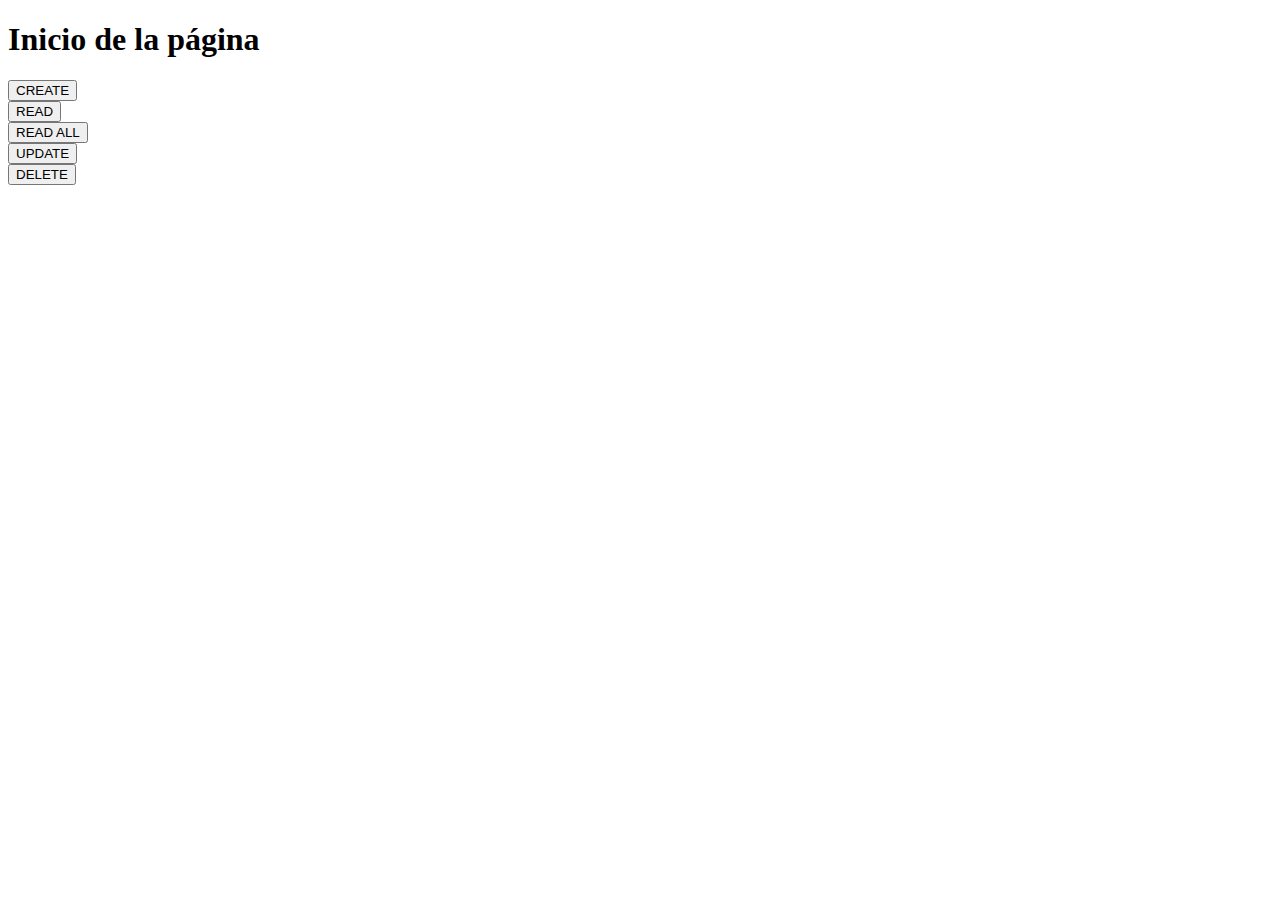
==== index.html @ a000dfc3 "cambios" ====
<!DOCTYPE html>
<html>

<head>
    <title>Nombre de la página</title>
</head>

<body>
    <h1>Inicio de la página</h1>

    <div class="options">

        <div class="create">
            <form action="../Users/create/html/create.html">
                <button type="submit">CREATE</button>
            </form>
        </div>

        <div id="read" class="read">
            <form action="../Users/read/html/read.html">
                <button type="submit">READ</button>
            </form>
        </div>

        <div id="read_all" class="read_all">
            <form action="../Users/read_all/html/read_all.html">
                <button type="submit">READ ALL</button>
            </form>
        </div>

        <div id="update" class="update">
            <form action="../Users/update/html/update.html">
                <button type="submit">UPDATE</button>
            </form>
        </div>

        <div id="delete" class="delete">
            <form action="../Users/delete/html/delete.html">
                <button type="submit">DELETE</button>
            </form>
        </div>
    </div>



</body>

</html>
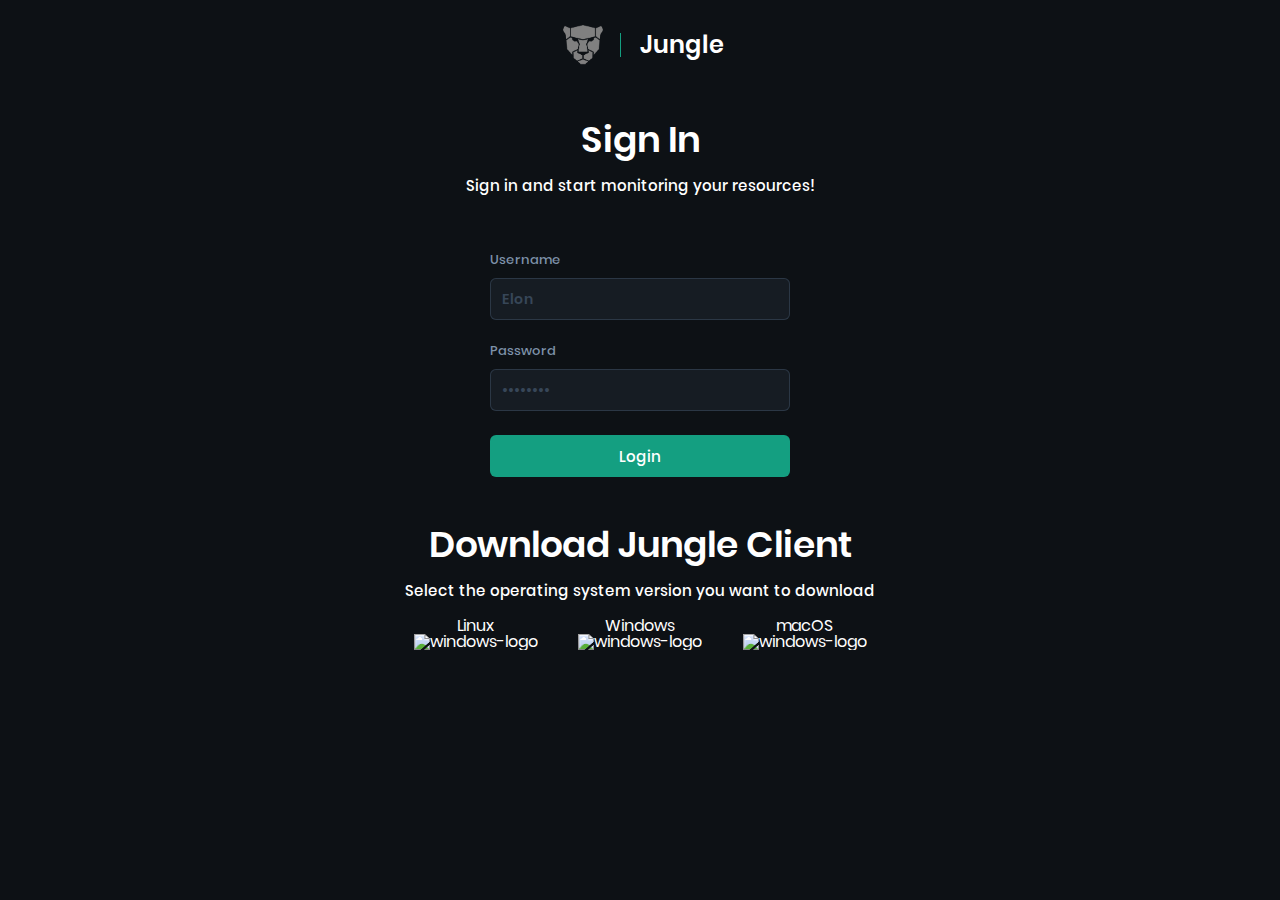
==== commit 4c3afd49: "New version modified by Leiver" ====
--- a/index.html
+++ b/index.html
@@ -1,48 +1,69 @@
 <!DOCTYPE html>
-<html>
+<html lang="en">
+<head>
+  <meta charset="UTF-8">
+  <meta http-equiv="X-UA-Compatible" content="IE=edge">
+  <meta name="viewport" content="width=device-width, initial-scale=1.0">
+  <title>Login</title>
+  <link rel="stylesheet" href="../styles/reset.css">
+  <link rel="stylesheet" href="../styles/font.css">
+  <link rel="stylesheet" href="../styles/global.css">
+  <link rel="stylesheet" href="../styles/login.css">
+  <link rel="stylesheet" href="https://cdn.jsdelivr.net/npm/sweetalert2@11.7.3/dist/sweetalert2.min.css" >
+</head>
+<body>
+  <div class="Login">
 
-<head>
-    <title>Nombre de la página</title>
-</head>
-
-<body>
-    <h1>Inicio de la página</h1>
-
-    <div class="options">
-
-        <div class="create">
-            <form action="../Users/create/html/create.html">
-                <button type="submit">CREATE</button>
-            </form>
-        </div>
-
-        <div id="read" class="read">
-            <form action="../Users/read/html/read.html">
-                <button type="submit">READ</button>
-            </form>
-        </div>
-
-        <div id="read_all" class="read_all">
-            <form action="../Users/read_all/html/read_all.html">
-                <button type="submit">READ ALL</button>
-            </form>
-        </div>
-
-        <div id="update" class="update">
-            <form action="../Users/update/html/update.html">
-                <button type="submit">UPDATE</button>
-            </form>
-        </div>
-
-        <div id="delete" class="delete">
-            <form action="../Users/delete/html/delete.html">
-                <button type="submit">DELETE</button>
-            </form>
-        </div>
+    <div class="logo">
+      <img src="../assets/images/logo.png">
+      <span class="logoName">Jungle</span>
     </div>
 
+    <div class="formHeader">
+      <span class="headerTitle">Sign In</span>
+      <span class="headerSubtitle">Sign in and start monitoring your resources!</span>
+    </div>
 
+    <form class="loginForm" id="loginForm">
+      <div class="inputComponent" id="component_username">
+        <label for="username" class="label">Username</label>
+        <input type="text" name="username" id="username" class="input" autocomplete="off" spellcheck="false" placeholder="Elon">
+        <span class="formError" id="formError"><img src="../assets/icons/form-error.svg"></span>
+      </div>
+      <div class="inputComponent" id="component_password">
+        <label for="password" class="label">Password</label>
+        <input type="password" name="password" id="password" class="input" autocomplete="off" spellcheck="false" placeholder="••••••••">
+        <span class="formError" id="formError"><img src="../assets/icons/form-error.svg"></span>
+      </div>
+      <button type="submit" class="loginButton">Login</button>
+    </form>
+    <div class="formHeader" style="margin-top: 50px;">
+      <span class="headerTitle">Download Jungle Client</span>
+      <span class="headerSubtitle">Select the operating system version you want to download</span>
+      <div id="clients_container">
+        <div class="client_container" id="linux_container">
+          <a href="https://github.com/leiver-espinoza/JUNGLE/raw/f797f71bd323c71037b16b766fe32e5d7ddd4d07/client/dist/jungle-lclient">
+            <div>Linux</div>
+            <div><img src="https://cdn.freebiesupply.com/logos/large/2x/linux-tux-1-logo-black-and-white.png" alt="windows-logo" height="75" width="auto"></div>
+          </a>
+        </div>
+        <div class="client_container" id="windows_container">
+          <a href="https://github.com/leiver-espinoza/JUNGLE/raw/f797f71bd323c71037b16b766fe32e5d7ddd4d07/client/dist/jungle-wclient.exe">
+            <div>Windows</div>
+            <div><img src="https://upload.wikimedia.org/wikipedia/commons/c/c1/Windows_icon_logo.png" alt="windows-logo" height="75" width="auto"></div>
+          </a>
+        </div>
+        <div class="client_container" id="macos_container">
+          <a href="https://github.com/leiver-espinoza/JUNGLE/raw/f797f71bd323c71037b16b766fe32e5d7ddd4d07/client/dist/jungle-mclient">
+            <div>macOS</div>
+            <div><img src="https://www.pngall.com/wp-content/uploads/11/Apple-Logo-Background-PNG.png" alt="windows-logo" height="75" width="auto"></div>
+          </a>
+        </div>
+      </div>
+    </div>
+  </div>
 
+  <script src="../js/login.js"></script>
+  <script src="https://cdn.jsdelivr.net/npm/sweetalert2@11.7.3/dist/sweetalert2.all.min.js"></script>
 </body>
-
 </html>--- a/styles/font.css
+++ b/styles/font.css
@@ -0,0 +1,48 @@
+/* Load fonts */
+@font-face {
+  font-family: "Poppins";
+  font-style: normal;
+  font-weight: 400;
+  src: local("Poppins-Regular"),
+    url("../assets/fonts/Poppins-Regular.woff") format("woff");
+}
+
+@font-face {
+  font-family: "Poppins";
+  font-style: normal;
+  font-weight: 500;
+  src: local("Poppins-Medium"),
+    url("../assets/fonts/Poppins-Medium.woff") format("woff");
+}
+
+@font-face {
+  font-family: "Poppins";
+  font-style: normal;
+  font-weight: 600;
+  src: local("Poppins-SemiBold"),
+    url("../assets/fonts/Poppins-SemiBold.woff") format("woff");
+}
+
+@font-face {
+  font-family: "Poppins";
+  font-style: normal;
+  font-weight: 700;
+  src: local("Poppins-Bold"),
+    url("../assets/fonts/Poppins-Bold.woff") format("woff");
+}
+
+@font-face {
+  font-family: "Poppins";
+  font-style: normal;
+  font-weight: 800;
+  src: local("Poppins-ExtraBold"),
+    url("../assets/fonts/Poppins-ExtraBold.woff") format("woff");
+}
+
+@font-face {
+  font-family: "Poppins";
+  font-style: normal;
+  font-weight: 900;
+  src: local("Poppins-Black"),
+    url("../assets/fonts/Poppins-Black.woff") format("woff");
+}--- a/styles/global.css
+++ b/styles/global.css
@@ -0,0 +1,38 @@
+:root {
+  /* Font Size */
+  --caption: 0.75rem;
+  --body: 0.938rem;
+  --subtitle: 1.125rem;
+  --headline1: 1.25rem;
+  --headline2: 1.5rem;
+  --headline3: 2.25rem;
+  --headline4: 3.375rem;
+  --headline5: 4.875rem;
+  --mainColor: #149F81;
+  --mainBackgroundColor: var(--color-shade-30);
+  --mainTextColor: #ffffff;
+  --color-border: hsl(212, 23%, 18%);
+  --color-input-label: hsl(213, 20%, 58%);
+  --color-input-border: hsl(212, 23%, 22%);
+  --color-input-placeholder: hsl(212, 23%, 28%);
+  --color-shade: #161c23;
+  --color-shade-10: #141920;
+  --color-shade-20: #12161c;
+  --color-shade-30: #0d1115;
+}
+
+* {
+  font-family: Poppins;
+  font-weight: 400;
+}
+
+body {
+  background: var(--mainBackgroundColor);
+  color: var(--mainTextColor);
+}
+
+input {
+  background: inherit;
+  border: none;
+  width: auto;
+}
--- a/styles/login.css
+++ b/styles/login.css
@@ -0,0 +1,228 @@
+.Login {
+  position: relative;
+  display: flex;
+  flex-direction: column;
+  justify-content: center;
+  align-items: center;
+  font-family: Poppins;
+  font-weight: 400;
+  width: 100%;
+  height: 100vh;
+}
+
+.logo {
+  position: absolute;
+  display: inline-flex;
+  align-items: center;
+  -moz-column-gap: 10px;
+       column-gap: 10px;
+  top: 20px;
+}
+.logo img {
+  height: 50px;
+}
+.logo .logoName {
+  position: relative;
+  font-weight: 600;
+  font-size: var(--headline2);
+  padding-left: 20px;
+}
+.logo .logoName::before {
+  content: "";
+  position: absolute;
+  border-left: 1px solid var(--mainColor);
+  top: 0;
+  left: 0;
+  height: 100%;
+}
+
+.alertModal {
+  position: fixed;
+  display: none;
+  justify-content: center;
+  align-items: center;
+  background-color: hsla(0, 0%, 0%, 0.2);
+  top: 0;
+  left: 0;
+  width: 100%;
+  height: 100%;
+  z-index: 1;
+}
+.alertModal.active {
+  display: flex;
+}
+.alertModal .alertError {
+  position: absolute;
+  display: flex;
+  flex-direction: column;
+  justify-content: center;
+  align-items: center;
+  row-gap: 20px;
+  background-color: #fff;
+  border-radius: 10px;
+  color: #000;
+  padding: 50px 80px;
+  z-index: 2;
+}
+.alertModal .alertError .errorIcon {
+  width: 100px;
+  height: 100px;
+}
+.alertModal .alertError .errorTitle {
+  font-size: var(--headline2);
+  font-weight: 500;
+}
+.alertModal .alertError .errorButton {
+  cursor: pointer;
+  display: inline-flex;
+  justify-content: center;
+  align-items: center;
+  background-color: var(--mainColor);
+  border-radius: 6px;
+  color: var(--mainTextColor);
+  font-size: var(--body);
+  font-weight: 500;
+  line-height: normal;
+  padding: 0 32px;
+  min-height: 42px;
+  width: -moz-fit-content;
+  width: fit-content;
+  transition: opacity 0.2s ease-in-out, visibility 0.2s ease-in-out;
+}
+
+.formError {
+  display: none;
+  align-items: center;
+  -moz-column-gap: 10px;
+       column-gap: 10px;
+  font-size: 0.813rem;
+  color: #e84040;
+  padding-top: 12px;
+}
+.formError.active {
+  display: flex;
+}
+.formError .errorIcon {
+  width: 20px;
+  height: 20px;
+}
+
+.formHeader {
+  display: flex;
+  flex-direction: column;
+  justify-content: center;
+  align-content: center;
+  row-gap: 20px;
+  text-align: center;
+  margin-bottom: 60px;
+}
+.formHeader .headerTitle {
+  color: #fff;
+  font-size: var(--headline3);
+  font-weight: 600;
+}
+.formHeader .headerSubtitle {
+  color: #fff;
+  font-size: var(--body);
+  font-weight: 500;
+}
+
+.loginForm {
+  display: flex;
+  flex-direction: column;
+  row-gap: 24px;
+  width: 300px;
+}
+
+.inputComponent {
+  display: flex;
+  flex-direction: column;
+  width: 100%;
+}
+
+.label {
+  cursor: pointer;
+  color: var(--color-input-label);
+  font-family: Poppins;
+  font-weight: 500;
+  font-size: 0.813rem;
+  padding-bottom: 12px;
+}
+
+.input {
+  display: inline-flex;
+  align-items: center;
+  background-color: var(--color-shade);
+  border-radius: 6px;
+  box-shadow: inset 0 0 0 1px var(--color-input-border);
+  color: var(--mainTextColor);
+  font-size: 0.875rem;
+  font-weight: 500;
+  line-height: normal;
+  padding: 0 12px;
+  min-height: 42px;
+  width: 100%;
+  transition: opacity 0.2s ease-in-out, visibility 0.2s ease-in-out;
+}
+.input::-moz-placeholder {
+  color: var(--color-input-placeholder);
+  font-size: 0.875rem;
+  font-weight: 600;
+  -moz-transition: opacity 0.2s ease-in-out, visibility 0.2s ease-in-out;
+  transition: opacity 0.2s ease-in-out, visibility 0.2s ease-in-out;
+}
+.input::placeholder {
+  color: var(--color-input-placeholder);
+  font-size: 0.875rem;
+  font-weight: 600;
+  transition: opacity 0.2s ease-in-out, visibility 0.2s ease-in-out;
+}
+.input:focus {
+  box-shadow: inset 0 0 0 1px var(--mainColor), 0 0 0 2px rgba(20, 159, 129, 0.2);
+}
+.input:focus::-moz-placeholder {
+  visibility: hidden;
+  opacity: 0;
+}
+.input:focus::placeholder {
+  visibility: hidden;
+  opacity: 0;
+}
+.input.valid {
+  box-shadow: inset 0 0 0 1px #3bc847;
+}
+.input.error {
+  box-shadow: inset 0 0 0 1px #e84040;
+}
+
+.loginButton {
+  cursor: pointer;
+  display: inline-flex;
+  justify-content: center;
+  align-items: center;
+  background-color: var(--mainColor);
+  border-radius: 6px;
+  color: var(--mainTextColor);
+  font-size: var(--body);
+  font-weight: 500;
+  line-height: normal;
+  padding: 0 13px;
+  min-height: 42px;
+  width: 300px;
+  transition: opacity 0.2s ease-in-out, visibility 0.2s ease-in-out;
+}
+
+#clients_container {
+  display: flex;
+  justify-content: space-between;
+  align-items: center;
+  flex-direction: row; /* changed from default "column" */
+}
+
+.client_container {
+  width: 30%;
+  flex-direction: column;
+  text-align: center;
+  background-color: #dddddd00;
+  height: 100px;
+}
